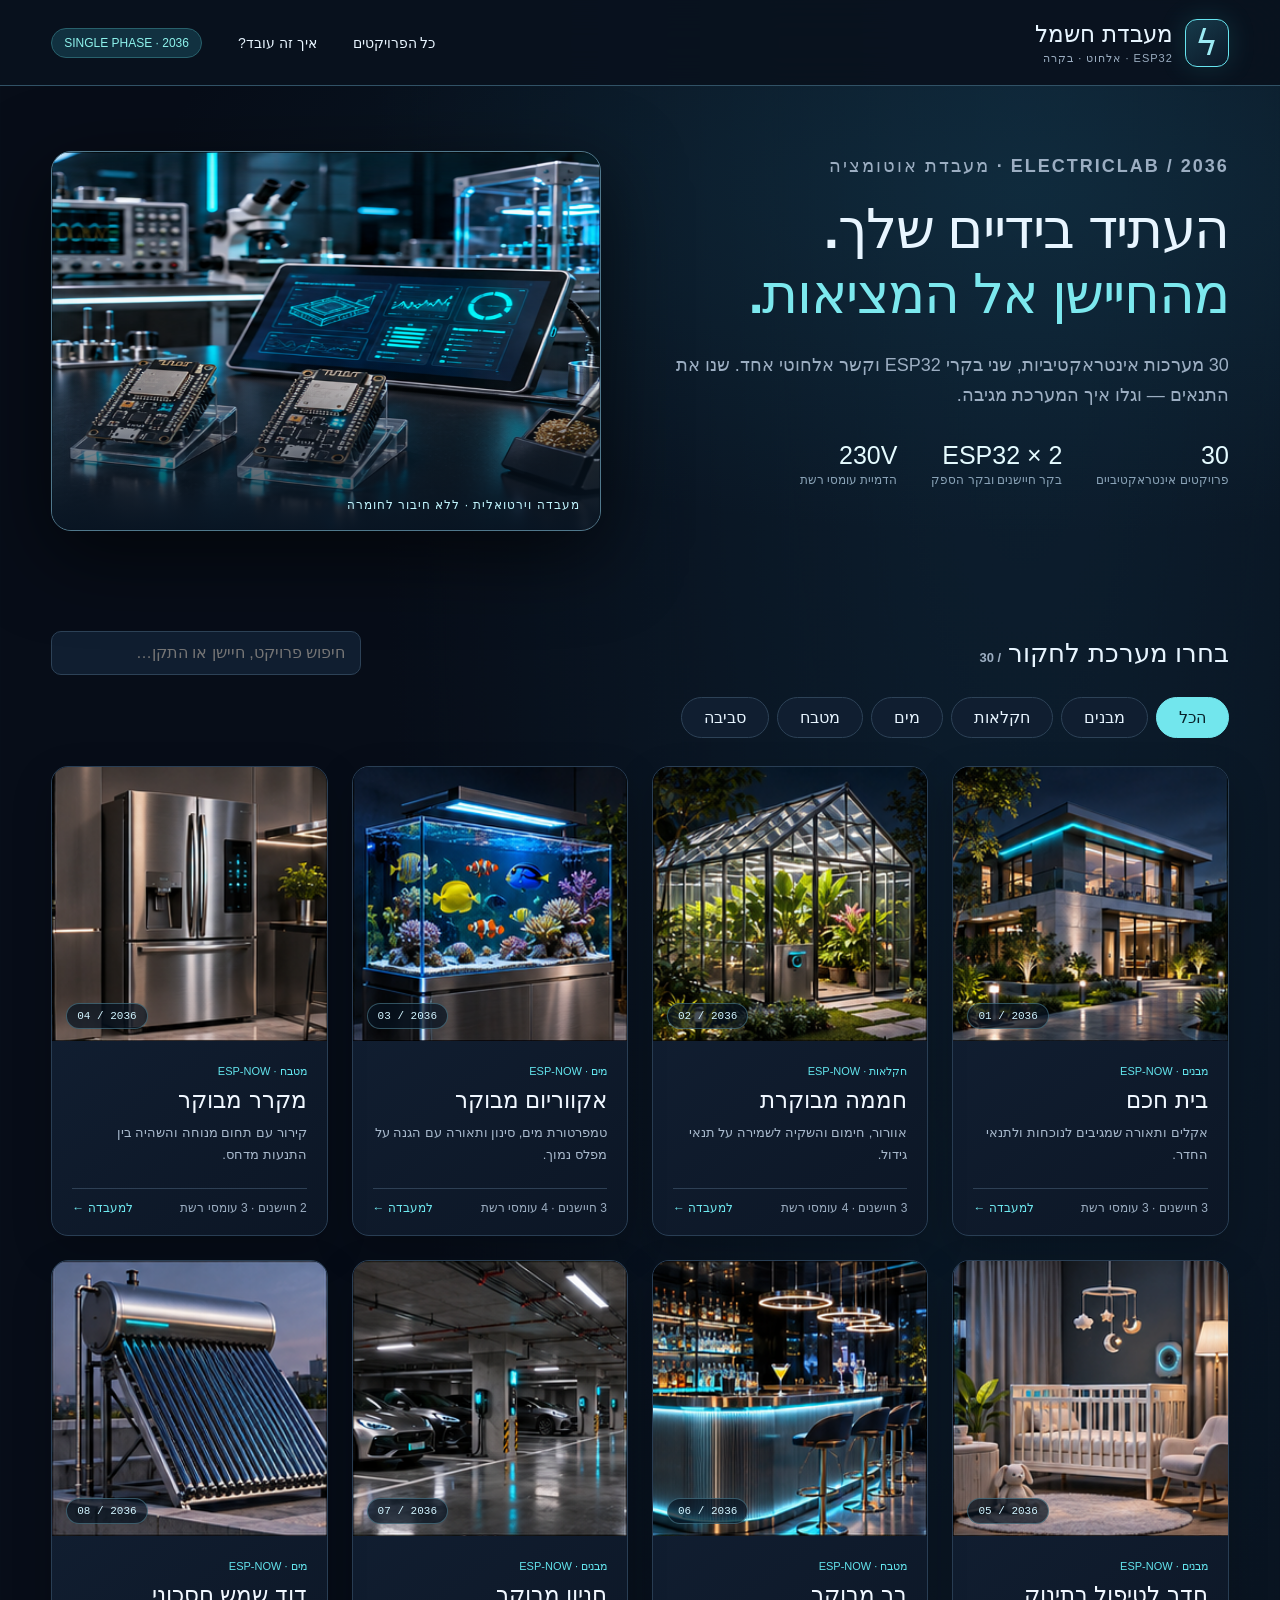
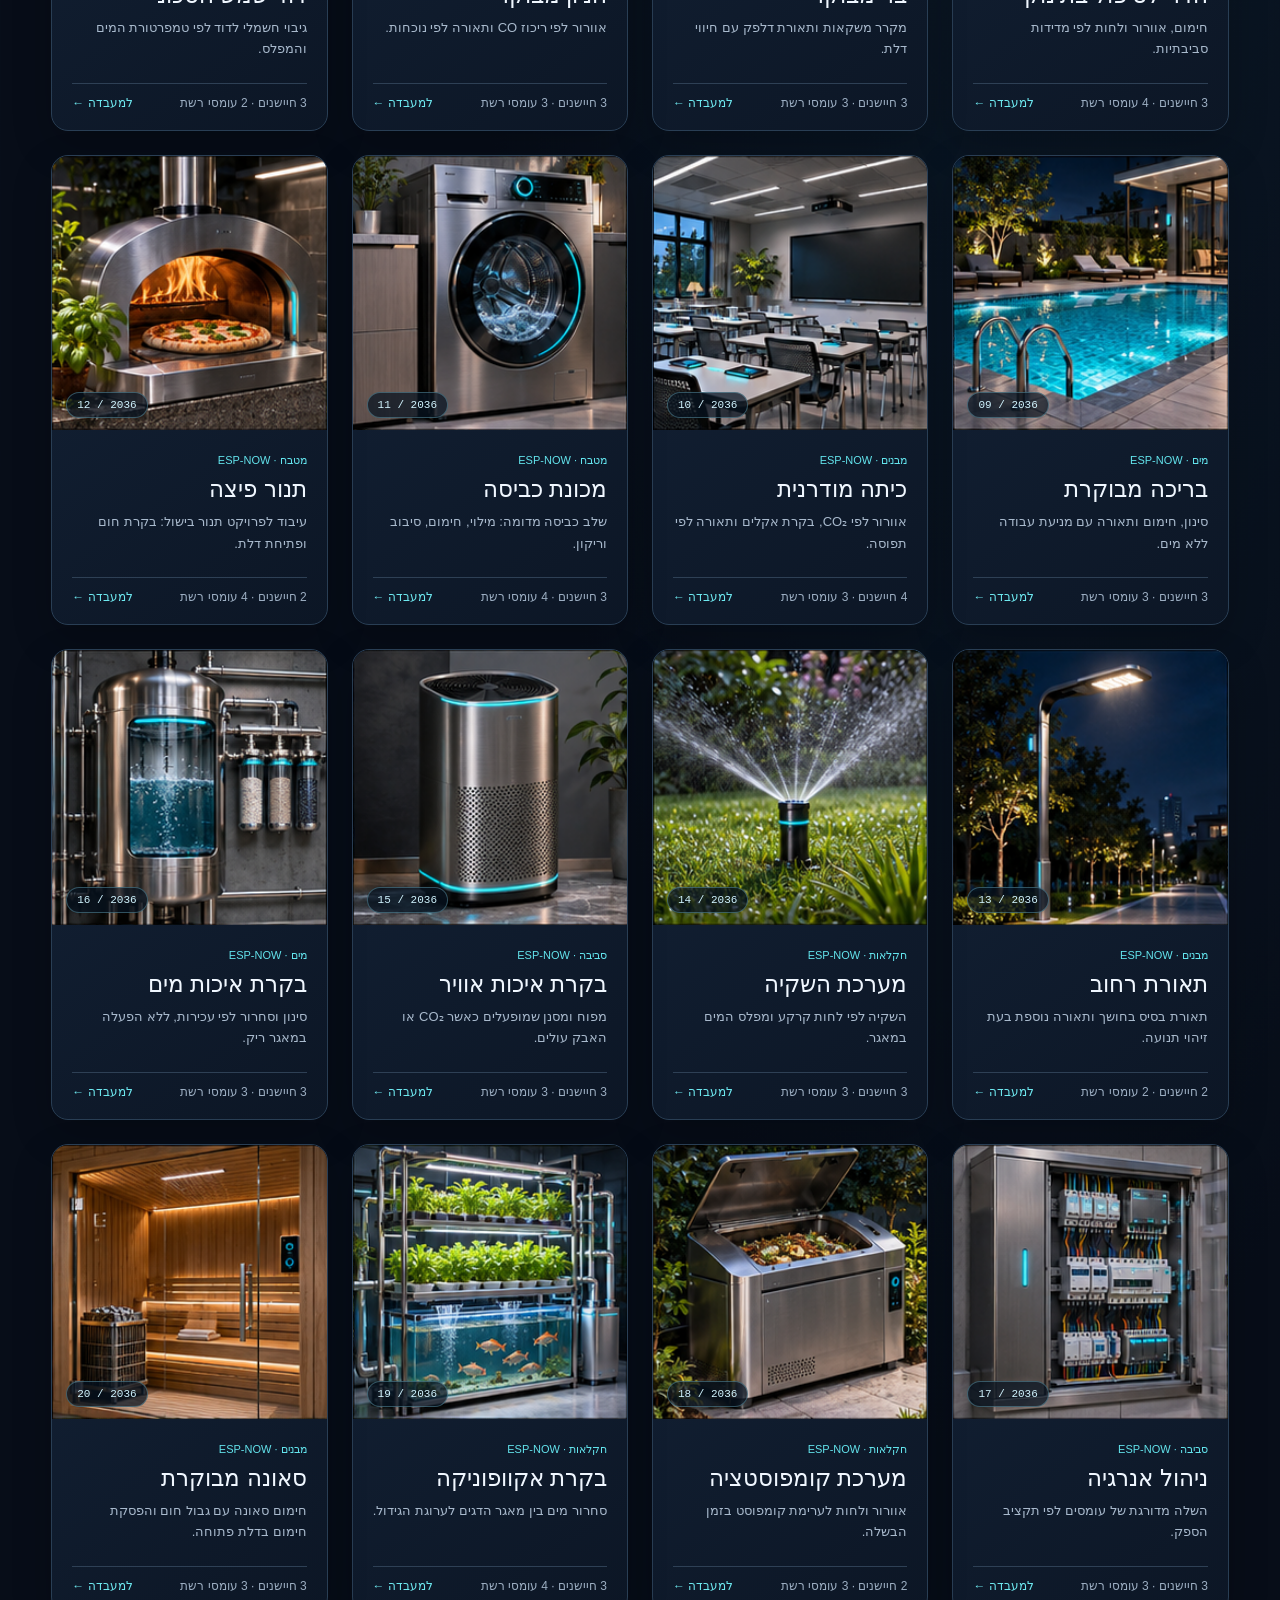
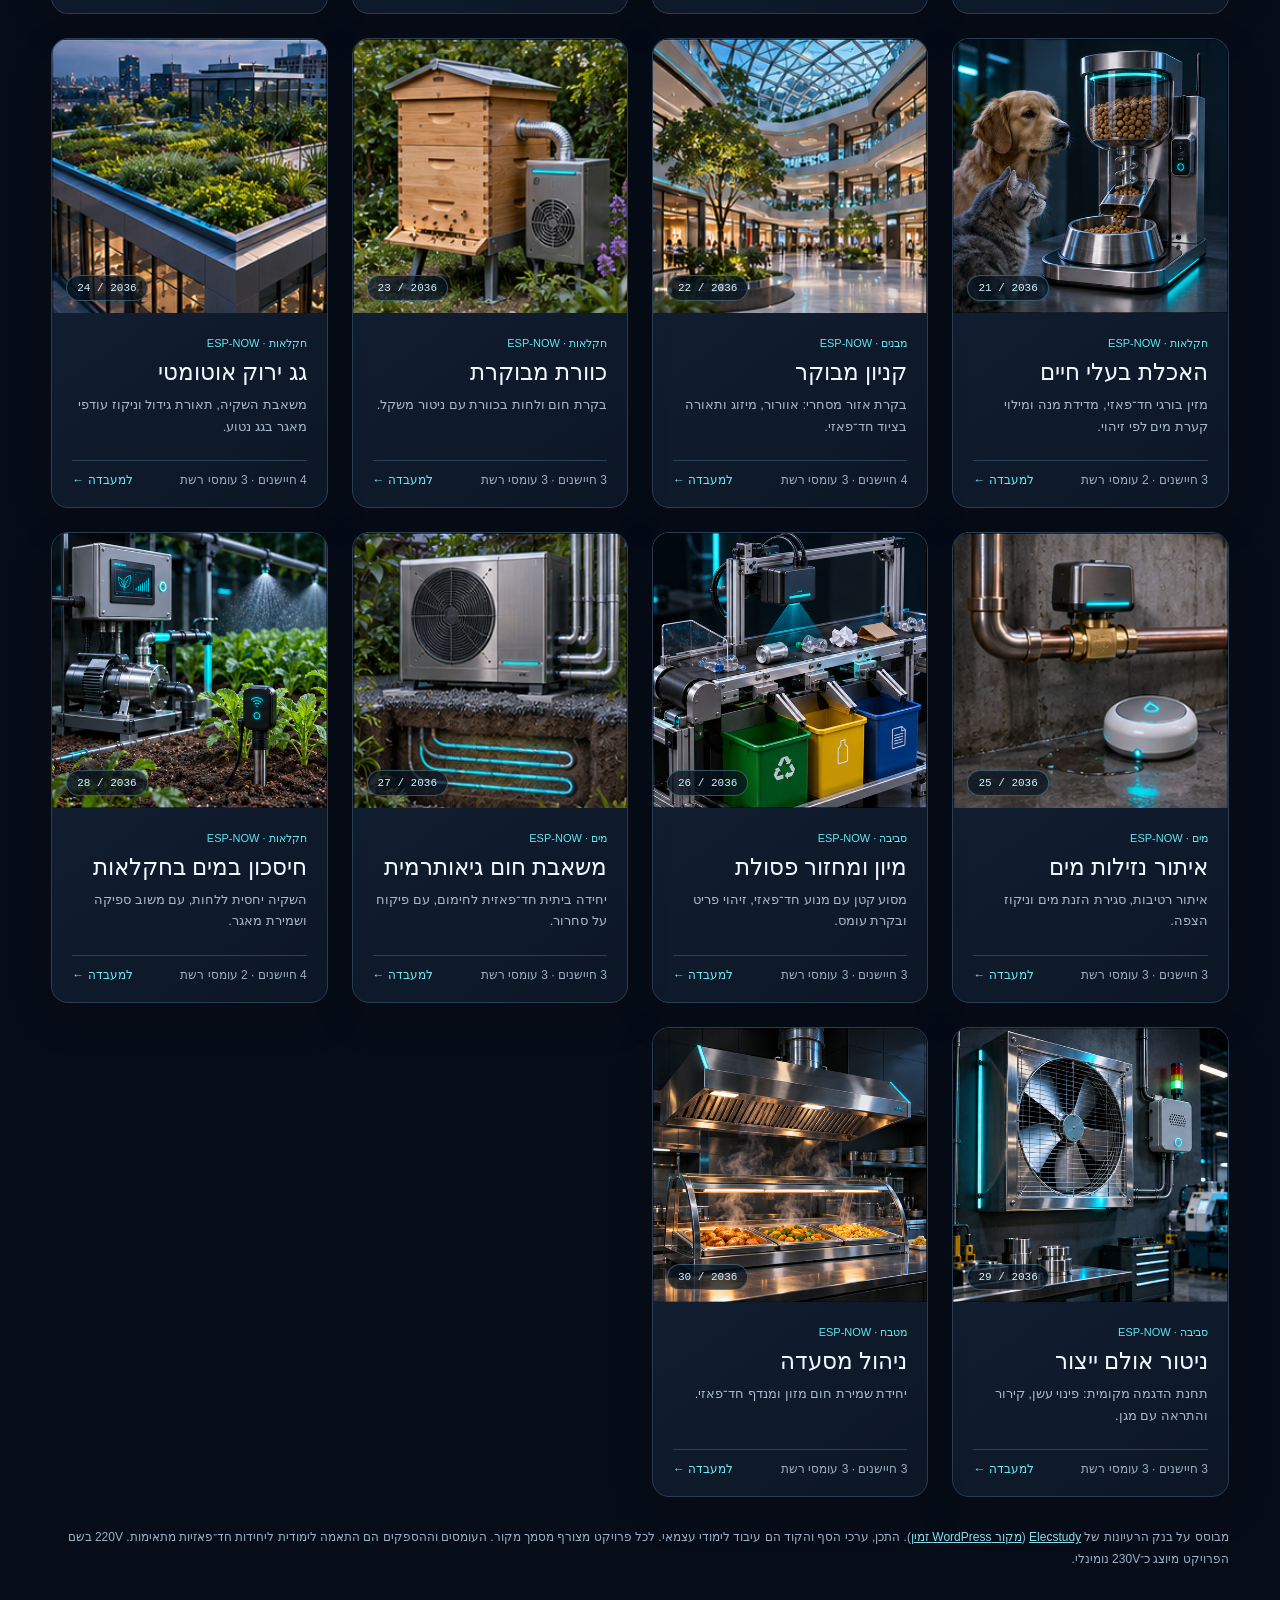
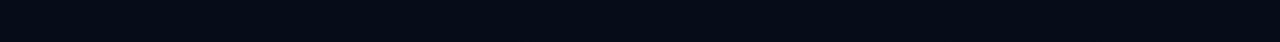
==== electriclab2036/index.html @ 5830325e "Add ElectricLab 2036 web laboratory with 30 sourced projects" ====
<!doctype html>
<html lang="he" dir="rtl"><head><meta charset="utf-8"><meta name="viewport" content="width=device-width,initial-scale=1"><meta name="theme-color" content="#102a38"><title>ElectricLab 2036 | מעבדת חשמל</title><link rel="stylesheet" href="style.css"><link rel="stylesheet" href="future.css"><link rel="stylesheet" href="imagery.css"></head><body><header><a class="brand" href="#"><b class="mark">ϟ</b><span>מעבדת חשמל<small>ESP32 · אלחוט · בקרה</small></span></a><nav><a href="#">כל הפרויקטים</a><button id="help">איך זה עובד?</button><span class="pill">2036 · SINGLE PHASE</span></nav></header><main id="app"></main><dialog id="guide"><button class="close" onclick="this.closest('dialog').close()">✕</button><p class="eyebrow">מהחיישן אל העומס</p><h2>שני בקרים. מערכת אחת.</h2><p>משמאל: חיישנים ומסך מגע SPI TFT. מימין: בקר מקלט וממסרים, SSR או מגענים שמפעילים ציוד רשת.</p><ol><li>בחרו פרויקט ושנו ערך חיישן בעזרת המחוון. הגדירו סף מינימום וסף מקסימום לכל פרמטר רציף; המינימום חייב להיות קטן מהמקסימום.</li><li>חבילת ESP-NOW מדומה מעבירה את המדידות ואת ערכי היעד אל הבקר השני.</li><li>הבקר מחשב הספק יחסי לחריגה. בין Tmin ל־Tmax החימום והקירור כבויים; מחוץ לתחום מהירות ובהירות עולות עם ההפרש. אחוזי ההספק וקצב שינוי החיישנים מתעדכנים יחד.</li><li>הדמיית התהליך פועלת אוטומטית: חימום מעלה טמפרטורה ואוורור מוריד אותה בהדרגה. אפשר להשהות ולהמשיך.</li><li>בכל חלון תחתון אפשר לבחור סכמת חיבורים או קוד לימודי.</li></ol><p>הדמיית התהליך היא מודל מפושט בזמן מואץ. קוד Arduino הוא פסאודו־קוד לימודי בסגנון Arduino IDE ואינו מיועד להעלאה ללוח. חיווט הרשת מוצג כסכמה עקרונית בלבד; המעגלים כוללים הפרדה בין מתח נמוך לבין 230V.</p><p>מקור רעיונות: <a href="https://elecstudy.org/automation/" target="_blank" rel="noopener">Elecstudy</a> · <a href="https://elctronstudy.wordpress.com/automation/" target="_blank" rel="noopener">גרסת WordPress</a></p></dialog><script src="data.js"></script><script src="model.js"></script><script src="app.js"></script></body></html>
---- electriclab2036/style.css ----
:root{--ink:#183744;--muted:#627982;--bg:#eef2ef;--card:#fff;--line:#d9e2df;--teal:#087d72;--lime:#bfe76b;--orange:#df743d;--blue:#287ca1;font-family:Segoe UI,Arial,sans-serif;color:var(--ink);background:var(--bg);font-synthesis:none}*{box-sizing:border-box}body{margin:0}button,a,input{touch-action:manipulation}a{color:inherit;text-decoration:none}button,select{font:inherit}button,a,input,select{outline-offset:4px}button{cursor:pointer;border:1px solid var(--line);background:white;color:var(--ink);border-radius:9px;padding:9px 14px}button:hover{border-color:var(--teal);background:#edf8f4}button:disabled{opacity:.5;cursor:default}header{height:86px;border-bottom:1px solid var(--line);display:flex;align-items:center;justify-content:space-between;padding:0 4vw;background:#fbfcfa}.brand{display:flex;align-items:center;gap:12px;font-size:23px;font-weight:750}.brand small{display:block;font-size:11px;color:var(--muted);font-weight:500;margin-top:4px;letter-spacing:1px}.mark{display:grid;place-items:center;background:var(--ink);color:var(--lime);width:44px;height:48px;border-radius:12px;font-size:35px}nav{display:flex;gap:22px;align-items:center;font-size:14px}nav button{border:0;background:none}.pill,.chip{display:inline-flex;border:1px solid var(--line);border-radius:30px;padding:7px 12px;font-size:12px}.pill{background:#eaf1e9;color:#466b4a}.hero{display:grid;grid-template-columns:1.05fr 1fr;gap:5vw;padding:65px 4vw 48px;background:#f7f9f4}.eyebrow{font-size:12px;letter-spacing:2px;font-weight:700;color:var(--teal);margin:0 0 15px}.hero h1{font-size:clamp(38px,4.5vw,68px);line-height:1.08;margin:0 0 23px;font-weight:750;letter-spacing:-2px}.hero h1 em{font-style:normal;color:var(--teal)}.hero p{color:var(--muted);font-size:18px;line-height:1.7;max-width:560px}.stats{display:flex;gap:28px;margin-top:30px}.stats b{display:block;font-size:25px}.stats span{font-size:12px;color:var(--muted)}.hero-art{background:#112f3a;border-radius:20px;position:relative;overflow:hidden;min-height:290px;display:grid;place-items:center;color:white;box-shadow:0 18px 35px #173b3a19}.hero-art:before{content:'';position:absolute;inset:0;background-image:linear-gradient(#ffffff08 1px,transparent 1px),linear-gradient(90deg,#ffffff08 1px,transparent 1px);background-size:28px 28px}.hero-art svg{width:95%;position:relative}.art-tag{position:absolute;bottom:18px;right:20px;font-size:12px;color:#b2c6c7}.catalog{padding:35px 4vw 60px}.section-head{display:flex;justify-content:space-between;align-items:center;gap:20px;margin-bottom:22px}.section-head h2{font-size:26px;margin:0}.search{padding:12px 15px;border:1px solid var(--line);border-radius:10px;background:white;font:inherit;min-width:260px}.filters{display:flex;gap:8px;flex-wrap:wrap;margin:16px 0 28px}.filters button.active,.tabs button.active{background:var(--ink);color:white;border-color:var(--ink)}.grid{display:grid;grid-template-columns:repeat(4,minmax(0,1fr));gap:20px}.project-card{background:white;border:1px solid var(--line);border-radius:14px;overflow:hidden;transition:transform .2s,box-shadow .2s}.project-card:hover{transform:translateY(-4px);box-shadow:0 12px 22px #18374412}.thumb{height:150px;background:#e4ece4;position:relative;display:grid;place-items:center;overflow:hidden}.thumb svg{height:145px;width:100%;transition:transform .3s}.project-card:hover .thumb svg{transform:scale(1.04)}.card-body{padding:20px}.card-body small{color:var(--teal);font-size:11px}.card-body h3{font-size:21px;margin:8px 0}.card-body p{font-size:13px;line-height:1.65;color:var(--muted);height:44px;margin:0 0 18px}.card-foot{border-top:1px solid var(--line);padding-top:12px;display:flex;align-items:center;justify-content:space-between;font-size:12px;color:var(--muted)}.card-foot b{color:var(--teal)}.source{margin-top:30px;font-size:12px;color:var(--muted);line-height:1.8}.source a{text-decoration:underline}.lab{padding:24px 3vw}.lab-heading{display:flex;align-items:center;gap:18px;margin-bottom:18px}.lab-heading h1{margin:0;font-size:29px}.lab-heading p{color:var(--muted);margin:5px 0 0;font-size:13px}.lab-heading .back{margin-left:auto}.toolbar{display:flex;align-items:center;gap:9px;flex-wrap:wrap;padding:12px 16px;background:var(--ink);color:white;border-radius:11px;margin-bottom:16px;font-size:13px}.toolbar button{background:#ffffff10;color:white;border-color:#ffffff33;font-size:12px;padding:7px 12px}.toolbar button.on{background:var(--lime);color:var(--ink)}.toolbar .connection{margin-left:auto;display:flex;gap:8px;align-items:center}.dot{width:8px;height:8px;background:#9ae694;border-radius:50%;display:inline-block}.offline .dot{background:#f49a7e}.board-layout{display:grid;direction:ltr;grid-template-columns:minmax(0,1fr) minmax(0,1fr);gap:16px;grid-template-areas:'master slave' 'master-bottom slave-bottom'}.panel{direction:rtl;background:white;border:1px solid var(--line);border-radius:12px;overflow:hidden;min-width:0}.master{grid-area:master}.slave{grid-area:slave}.master-bottom{grid-area:master-bottom}.slave-bottom{grid-area:slave-bottom}.panel-top{display:flex;justify-content:space-between;align-items:center;padding:13px 17px;border-bottom:1px solid var(--line);font-size:14px;font-weight:650}.panel-top small{font:11px Consolas,monospace;color:var(--muted)}.station{display:grid;grid-template-columns:minmax(0,1fr) 185px;direction:ltr;min-height:300px}.station-art{padding:10px;display:flex;align-items:center;min-width:0;position:relative;background:radial-gradient(#afc6bf60 1px,transparent 1px);background-size:15px 15px}.station-art svg{width:100%;max-height:280px}.controls{direction:rtl;padding:14px;border-left:1px solid var(--line);background:#f8faf7}.control{margin-bottom:15px}.control label{font-size:12px;display:flex;align-items:center;justify-content:space-between;gap:8px}.control output{font-family:Consolas,monospace;color:var(--teal);direction:ltr}.control input{width:100%;accent-color:var(--teal);margin:8px 0 0}.control small{font-size:9px;color:var(--muted);display:block}.tft-menu{position:absolute;left:31%;top:32%;width:42%;height:42%;direction:rtl;background:#102a38;border:3px solid #324f58;border-radius:4px;padding:8px;color:white;font-size:12px}.tft-menu .screen-heading{font-size:11px;color:#bfe76b;margin-bottom:7px}.tft-menu button{font-size:10px;padding:3px 7px;background:#285365;color:white;border:0;border-radius:3px}.tft-menu .reading{font:22px Consolas,monospace;color:#bfe76b;direction:ltr;text-align:right;margin:5px 0}.tft-menu .tiny{font-size:9px;color:#b0c5c8}.target{padding:10px 15px;border-top:1px solid var(--line);background:#f8faf7;font-size:12px;display:flex;gap:12px;align-items:center}.target input{accent-color:var(--teal);flex:1;min-width:40px}.target output{direction:ltr;min-width:66px;font-family:Consolas,monospace}.loads{display:grid;grid-template-columns:repeat(2,minmax(0,1fr));gap:8px;padding:12px}.load{border:1px solid var(--line);border-radius:8px;padding:10px;display:flex;gap:12px;align-items:center;min-height:76px;background:#f7f9f7}.load.active{border-color:#74b4a3;background:#eef8ef}.load .device-icon{width:42px;height:42px;flex-shrink:0}.load b{font-size:12px;display:block}.load small{font-size:10px;color:var(--muted);display:block;margin-top:4px}.load .state{margin-right:auto;font-size:10px;color:var(--muted);white-space:nowrap}.load.active .state{color:var(--teal)}.relay-stage{height:144px;background:#f1f5ef;position:relative;overflow:hidden}.relay-stage svg{width:100%;height:100%}.relay-summary{padding:8px 15px;font-size:11px;display:flex;justify-content:space-between;border-top:1px solid var(--line)}.relay-summary strong{color:var(--teal);font-family:Consolas,monospace}.tabs{display:flex;gap:6px;font-weight:400}.tabs button{font-size:11px;padding:5px 10px}.bottom-content{height:330px;overflow:auto;background:#fafbf8;padding:14px}.bottom-content svg{width:100%;min-width:420px;height:260px}.bottom-content pre{background:#102b37;color:#d7e7de;border-radius:9px;padding:17px;margin:0;white-space:pre;font:12px/1.65 Consolas,monospace;direction:ltr;text-align:left;overflow:auto;min-height:285px}.bottom-content p{font-size:11px;line-height:1.7;margin:0 0 8px}.schematic-legend{display:flex;gap:14px;flex-wrap:wrap;color:var(--muted);font-size:10px}.schematic-legend span:before{content:'━';color:var(--teal);margin-left:4px}.explain{display:grid;grid-template-columns:1fr 1fr;gap:20px;margin-top:18px}.explain article{padding:18px;background:white;border:1px solid var(--line);border-radius:12px}.explain h3{font-size:15px;margin:0 0 12px}.explain p,.explain li{font-size:12px;line-height:1.8;color:var(--muted)}.explain ul{padding-right:18px;margin:0}.log{font:11px/1.8 Consolas,monospace;direction:ltr;text-align:left;height:125px;overflow:auto;color:var(--muted)}.spark{width:100%;height:55px;display:block}.safety{font-size:11px;color:#806248;margin:16px 0;line-height:1.8}dialog{border:1px solid var(--line);border-radius:16px;max-width:650px;width:90%;padding:30px;line-height:1.8;color:var(--ink)}dialog::backdrop{background:#102b37aa}.close{float:left}dialog a{text-decoration:underline}.fan-on{animation:spin 1.1s linear infinite;transform-box:fill-box;transform-origin:center}.flow-on{animation:flow 1s linear infinite}.heat-on{animation:glow 1.2s ease-in-out infinite alternate}.pulse{animation:glow .6s ease-in-out infinite alternate}@keyframes spin{to{transform:rotate(360deg)}}@keyframes flow{to{stroke-dashoffset:-24}}@keyframes glow{to{opacity:.35}}@media(prefers-reduced-motion:reduce){*,*:before{animation:none!important;transition:none!important}}@media(min-width:1600px){.station{min-height:340px}.tft-menu{top:33%;height:39%}}@media(max-width:1150px){.grid{grid-template-columns:repeat(3,1fr)}.station{grid-template-columns:1fr 155px}.tft-menu{font-size:10px;left:25%;width:53%;top:35%;height:36%}.tft-menu .reading{font-size:17px}.load{gap:5px;padding:7px}.load .state{display:none}}@media(max-width:850px){.hero{grid-template-columns:1fr}.hero-art{min-height:220px}.grid{grid-template-columns:repeat(2,1fr)}.board-layout{grid-template-columns:1fr;grid-template-areas:'master' 'master-bottom' 'slave' 'slave-bottom'}.station{grid-template-columns:1fr 190px}.tft-menu{left:31%;width:42%;top:32%;height:42%}.explain{grid-template-columns:1fr}.lab-heading h1{font-size:24px}nav .pill{display:none}}@media(max-width:500px){header{padding:0 15px;height:74px}.brand{font-size:18px}nav{gap:5px;font-size:12px}nav a{display:none}.hero{padding:35px 20px}.hero h1{font-size:43px}.catalog{padding:25px 17px}.section-head{align-items:flex-start;flex-direction:column}.search{min-width:0;width:100%}.grid{gap:10px}.thumb{height:120px}.card-body{padding:12px}.card-body h3{font-size:17px}.card-body p{font-size:11px;height:56px}.card-foot{font-size:10px}.lab{padding:16px 10px}.lab-heading{flex-wrap:wrap;gap:10px}.lab-heading .back{width:100%}.station{grid-template-columns:1fr 145px}.station-art{padding:0}.tft-menu{left:22%;width:62%;top:36%;height:34%;padding:4px}.tft-menu .screen-heading{font-size:9px}.tft-menu .tiny{font-size:8px}.tft-menu .reading{font-size:16px}.controls{padding:10px}.control{margin-bottom:18px}.target{gap:7px}.target label{max-width:110px}.toolbar .connection{width:100%;margin:0}.bottom-content{height:310px}.load .device-icon{width:32px;height:32px}.stats{gap:20px}}

.limit-fields{display:grid;grid-template-columns:1fr 1fr;gap:6px;direction:ltr;margin:8px 0 3px}.limit-fields label{display:block;font:10px Consolas,monospace;color:#56736a}.limit-fields input{display:block;width:100%;min-width:0;border:1px solid #bdcdc3;border-radius:5px;background:#fff;padding:5px;font:12px Consolas,monospace;margin-top:3px}.control .limit-error{color:#a4442d;font-size:10px;line-height:1.4}.controls{width:225px}.station{grid-template-columns:minmax(0,1fr) 225px}.control{margin-bottom:20px}.station-art{align-self:stretch}.target label{max-width:200px}@media(max-width:500px){.controls{width:165px}.station{grid-template-columns:minmax(0,1fr) 165px}}

/* Power-scaled animation without rebuilding rotating SVG nodes each tick. */
.load .fan-on{animation-duration:var(--speed,1.1s)}.load .heat-on{animation:none;stroke:var(--heat-color,#ea753c);opacity:var(--heat-opacity,1)}.power-track{height:5px;width:100%;min-width:70px;background:#dce8df;border-radius:4px;margin-top:7px;direction:ltr;overflow:hidden}.power-track i{height:100%;display:block;background:#168b77;transition:width .25s linear}.load .state{display:block;font:11px Consolas,monospace;direction:ltr}.load .device-icon{opacity:var(--heat-opacity,1)}
---- electriclab2036/future.css ----
:root{--ink:#e8f5ff;--muted:#9caec2;--bg:#070d18;--card:#101b2b;--line:#263b50;--teal:#63e4ed;--lime:#9cebf4;color-scheme:dark;background:#070d18}body{background:radial-gradient(ellipse at 80% 0,#14385070,transparent 45%),#070d18}header{background:#09121ee8;border-bottom:1px solid #315266;position:sticky;top:0;z-index:20;backdrop-filter:blur(22px)}.mark{background:linear-gradient(145deg,#173b4b,#0b1828);border:1px solid #67e5f0;box-shadow:0 0 28px #48daeb25}.pill{background:#113140;color:#8ef3ec;border-color:#28616c}.hero{background:radial-gradient(ellipse at 80% 20%,#153e5360,transparent 60%);padding-top:65px;padding-bottom:65px;gap:4vw}.hero h1{font-size:clamp(38px,4.3vw,68px);line-height:1.18;letter-spacing:-1.4px}.hero h1 em{color:#7ce8ee}.eyebrow{color:#74edf0}.hero-art{min-height:380px;border:1px solid #50788c;border-radius:20px;box-shadow:0 24px 80px #0009,inset 0 0 50px #5cdaf41a;background-color:#0b1829}.hero-art svg{display:none}.hero-art:before{background:linear-gradient(0deg,#071321ee,transparent 45%)}.art-tag{color:#c2f6ff;z-index:1;letter-spacing:1px}.stats{gap:34px}.stats b{font-weight:500;color:#e5fbff}.stats span{color:#8ba4b8}.catalog{max-width:1700px;margin:auto}.search,select,button{background:#101e30;color:var(--ink);border-color:#2d4257}.search{min-width:310px}.filters button{border-radius:30px;padding:10px 22px}.filters button.active,.tabs button.active{background:#72e6ed;color:#08212a;border-color:#72e6ed}.filters button:hover,button:hover{background:#1c4052}.grid{gap:24px}.project-card{background:linear-gradient(145deg,#142338,#0c1625);border:1px solid #293e54;border-radius:17px;box-shadow:0 15px 40px #0003;transition:transform .25s,border-color .25s}.project-card:hover{transform:translateY(-6px);border-color:#73dce8;box-shadow:0 18px 40px #0007,0 0 25px #58deeb13}.thumb{height:auto;aspect-ratio:1/1;background-color:#081524}.project-number{position:absolute;bottom:12px;left:14px;direction:ltr;font:11px monospace;color:#d1f4ff;border:1px solid #88d8ee55;background:#081422bb;padding:6px 10px;border-radius:20px}.card-body{padding:20px}.card-body h3{font-size:23px;color:#f0f7ff}.card-body p{height:48px;color:#a9bacd}.card-foot{border-color:#2e4055}.card-foot b{color:#6ee9f0}.panel{background:#101b2b;border-color:#2d4358}.panel-top{background:#14263a!important;color:#d9ecf6!important}.controls,.control,.target,.relay-summary,.explain article,.bottom-content{background:#101b2b;color:#d3e9f3}.control small,.source{color:#97b1c6}.control input[type=number]{background:#0a1624;color:#d2eff9;border:1px solid #355168}.toolbar{background:linear-gradient(120deg,#193547,#112238);border:1px solid #33596b}.source-link{display:inline-block;font-size:12px;color:#80dce8;margin-top:8px;text-decoration:underline}.lab-heading{flex-wrap:wrap}.safety{background:#241f15!important;color:#f1d8a0!important;border-color:#5e4a2c!important}.explain article{border-color:#30445b}.load,.load-card{background:#112538!important;color:#e4f5fd!important}.load-name{color:#d8eef8}.relay-stage{background:#cbd8db}.station-art{background:#d3e0df}.bottom-content svg{background:#cbd8d8;border-radius:8px}.bottom-content pre,pre{background:#07111d!important;color:#cce5ed!important}dialog{background:#122338;color:#e5f4ff;border:1px solid #50758c;border-radius:16px}dialog p{line-height:1.8}.source a{color:#84e0ec}@media(max-width:1100px){.grid{grid-template-columns:repeat(3,minmax(0,1fr))}.hero{gap:24px}.hero-art{min-height:300px}.stats{gap:18px}}@media(max-width:780px){header{height:auto;min-height:76px;padding:14px 4vw}nav{gap:10px}.pill{display:none}.brand{font-size:20px}.hero{grid-template-columns:1fr;padding-top:35px}.hero-art{min-height:310px}.grid{grid-template-columns:repeat(2,minmax(0,1fr));gap:14px}.section-head{align-items:stretch;flex-direction:column}.search{min-width:0;width:100%}.card-body{padding:15px}.card-body h3{font-size:20px}.card-body p{height:auto;min-height:66px}.card-foot{gap:7px;font-size:10px}.stats{justify-content:space-between}.board-layout{grid-template-columns:1fr;grid-template-areas:'master' 'slave' 'master-bottom' 'slave-bottom'}}@media(max-width:430px){.grid{grid-template-columns:1fr}.thumb{aspect-ratio:1.4/1}.card-body p{min-height:0;height:auto}.hero h1{font-size:39px}.stats b{font-size:21px}}@media(prefers-reduced-motion:reduce){*{animation:none!important;transition:none!important}}
---- electriclab2036/imagery.css ----
.photo{background-image:url(assets/projects.png);background-size:500% 500%;background-repeat:no-repeat;}
.photo-home{background-position:0% 0%;}
.photo-greenhouse{background-position:25% 0%;}
.photo-aquarium{background-position:50% 0%;}
.photo-fridge{background-position:75% 0%;}
.photo-nursery{background-position:100% 0%;}
.photo-bar{background-position:0% 25%;}
.photo-parking{background-position:25% 25%;}
.photo-boiler{background-position:50% 25%;}
.photo-pool{background-position:75% 25%;}
.photo-classroom{background-position:100% 25%;}
.photo-washer{background-position:0% 50%;}
.photo-pizza{background-position:25% 50%;}
.photo-street{background-position:50% 50%;}
.photo-irrigation{background-position:75% 50%;}
.photo-air{background-position:100% 50%;}
.photo-water{background-position:0% 75%;}
.photo-energy{background-position:25% 75%;}
.photo-compost{background-position:50% 75%;}
.photo-aquaponics{background-position:75% 75%;}
.photo-sauna{background-position:100% 75%;}
.photo-mall{background-position:0% 100%;}
.photo-greenroof{background-position:25% 100%;}
.photo-leak{background-position:50% 100%;}
.photo-geothermal{background-position:75% 100%;}
.photo-beehive{background-position:100% 100%;}
.photo-pets{background-image:url(assets/extra.png);background-size:300% 200%;background-position:0% 0%;}
.photo-recycling{background-image:url(assets/extra.png);background-size:300% 200%;background-position:50% 0%;}
.photo-agriwater{background-image:url(assets/extra.png);background-size:300% 200%;background-position:100% 0%;}
.photo-factory{background-image:url(assets/extra.png);background-size:300% 200%;background-position:0% 100%;}
.photo-restaurant{background-image:url(assets/extra.png);background-size:300% 200%;background-position:50% 100%;}
.hero-art{background-image:url(assets/extra.png);background-size:300% 200%;background-position:100% 100%;}
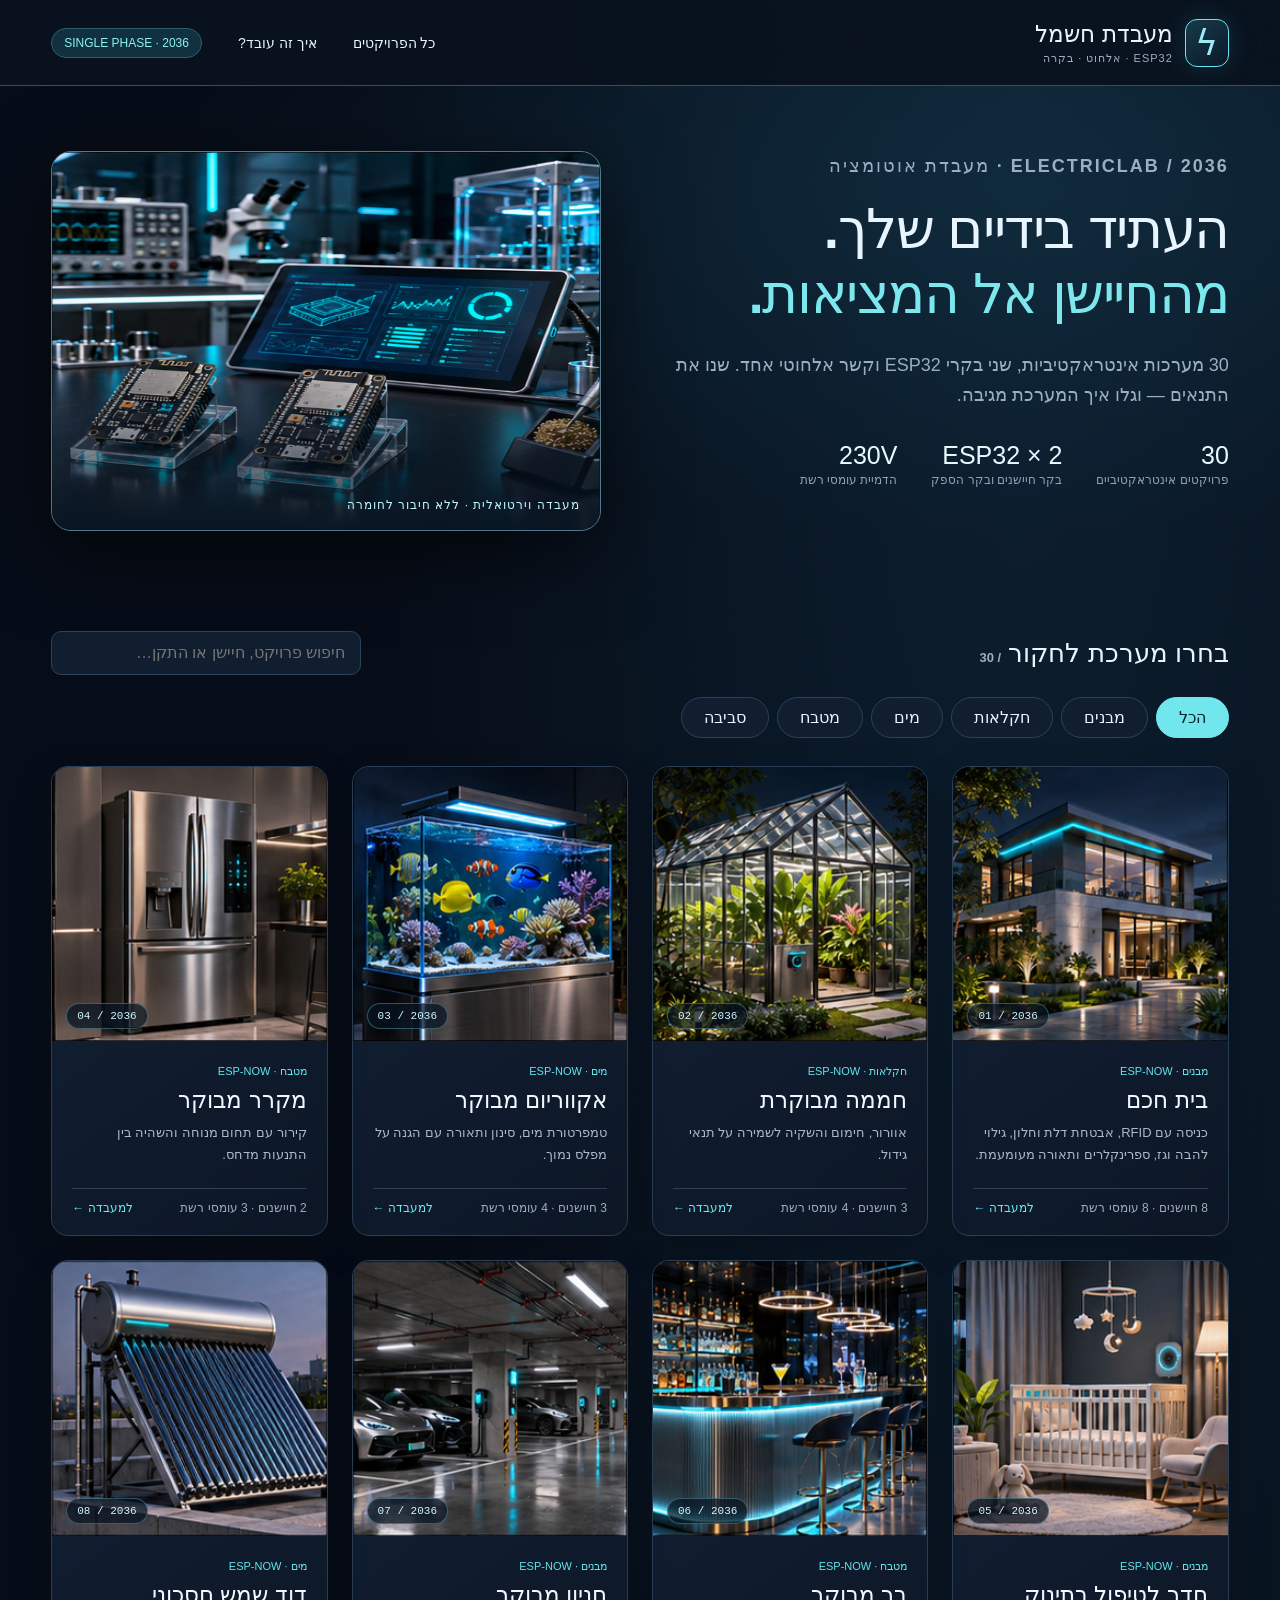
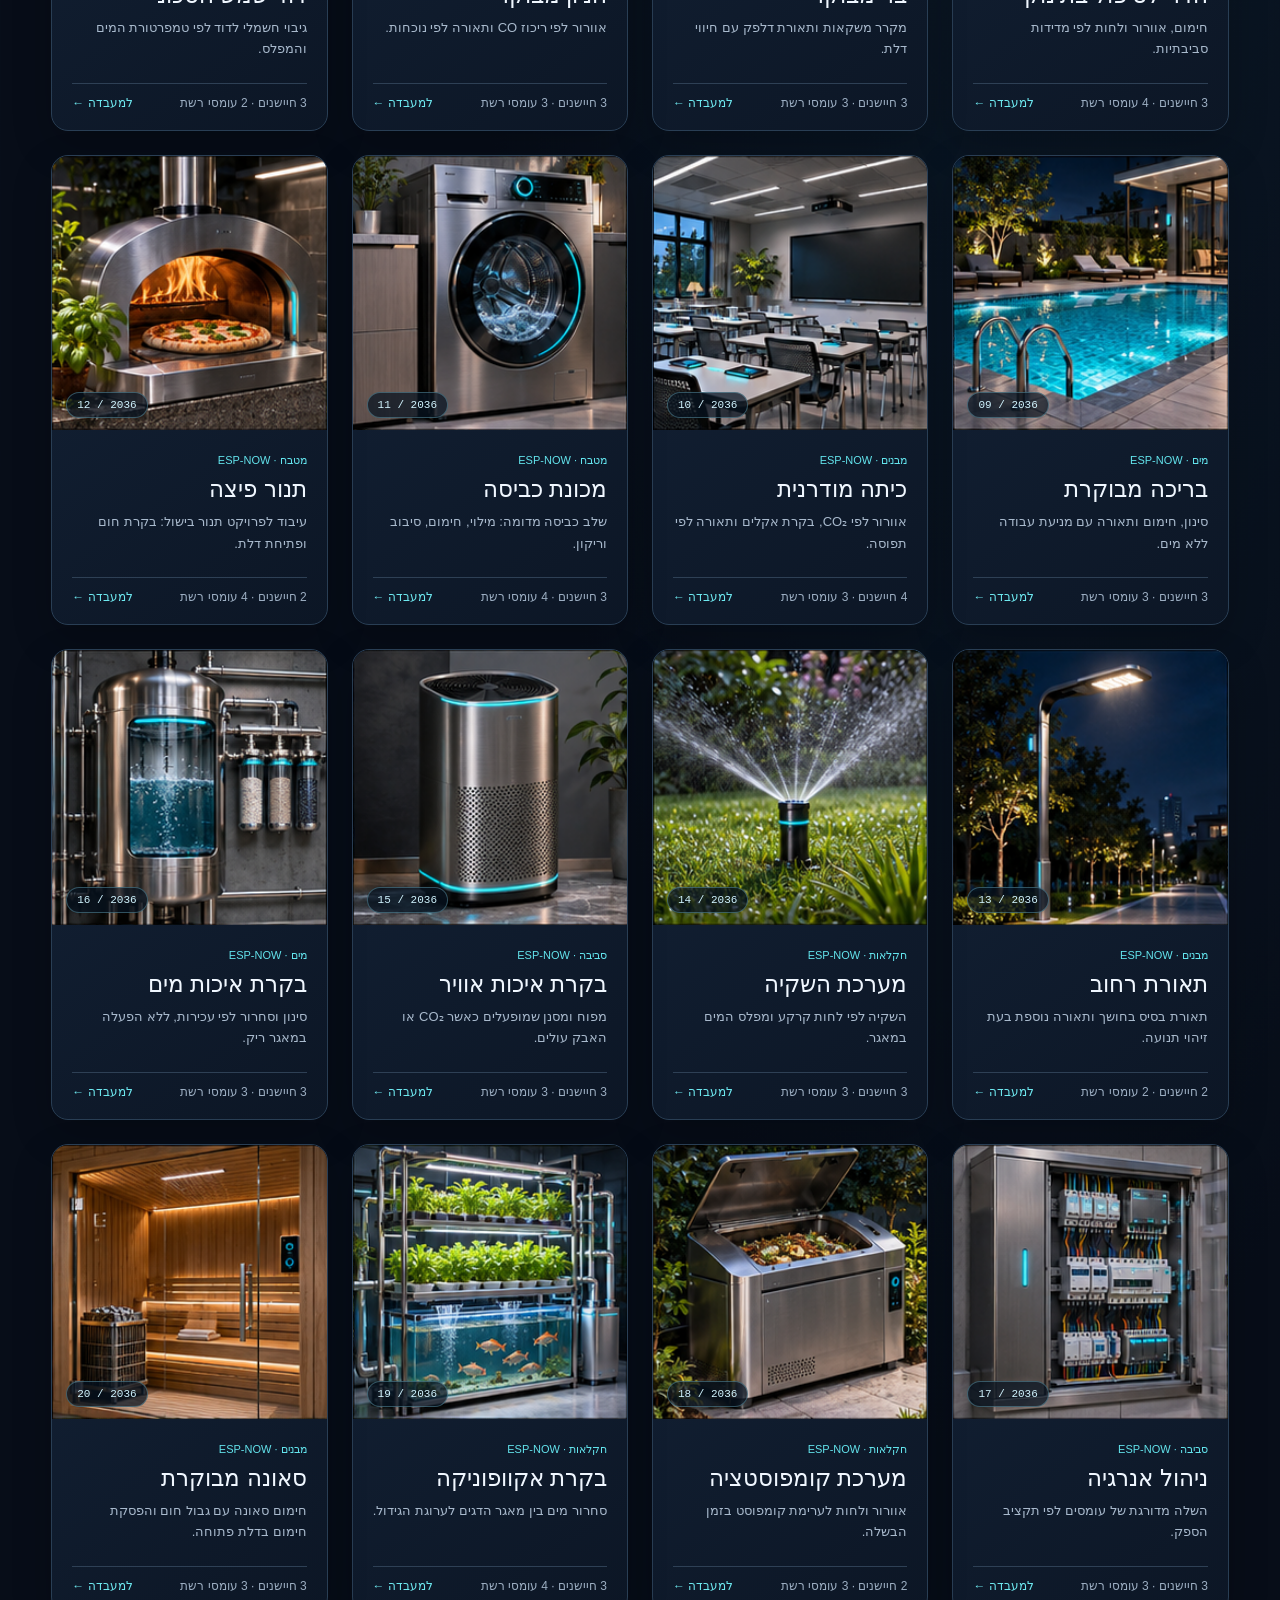
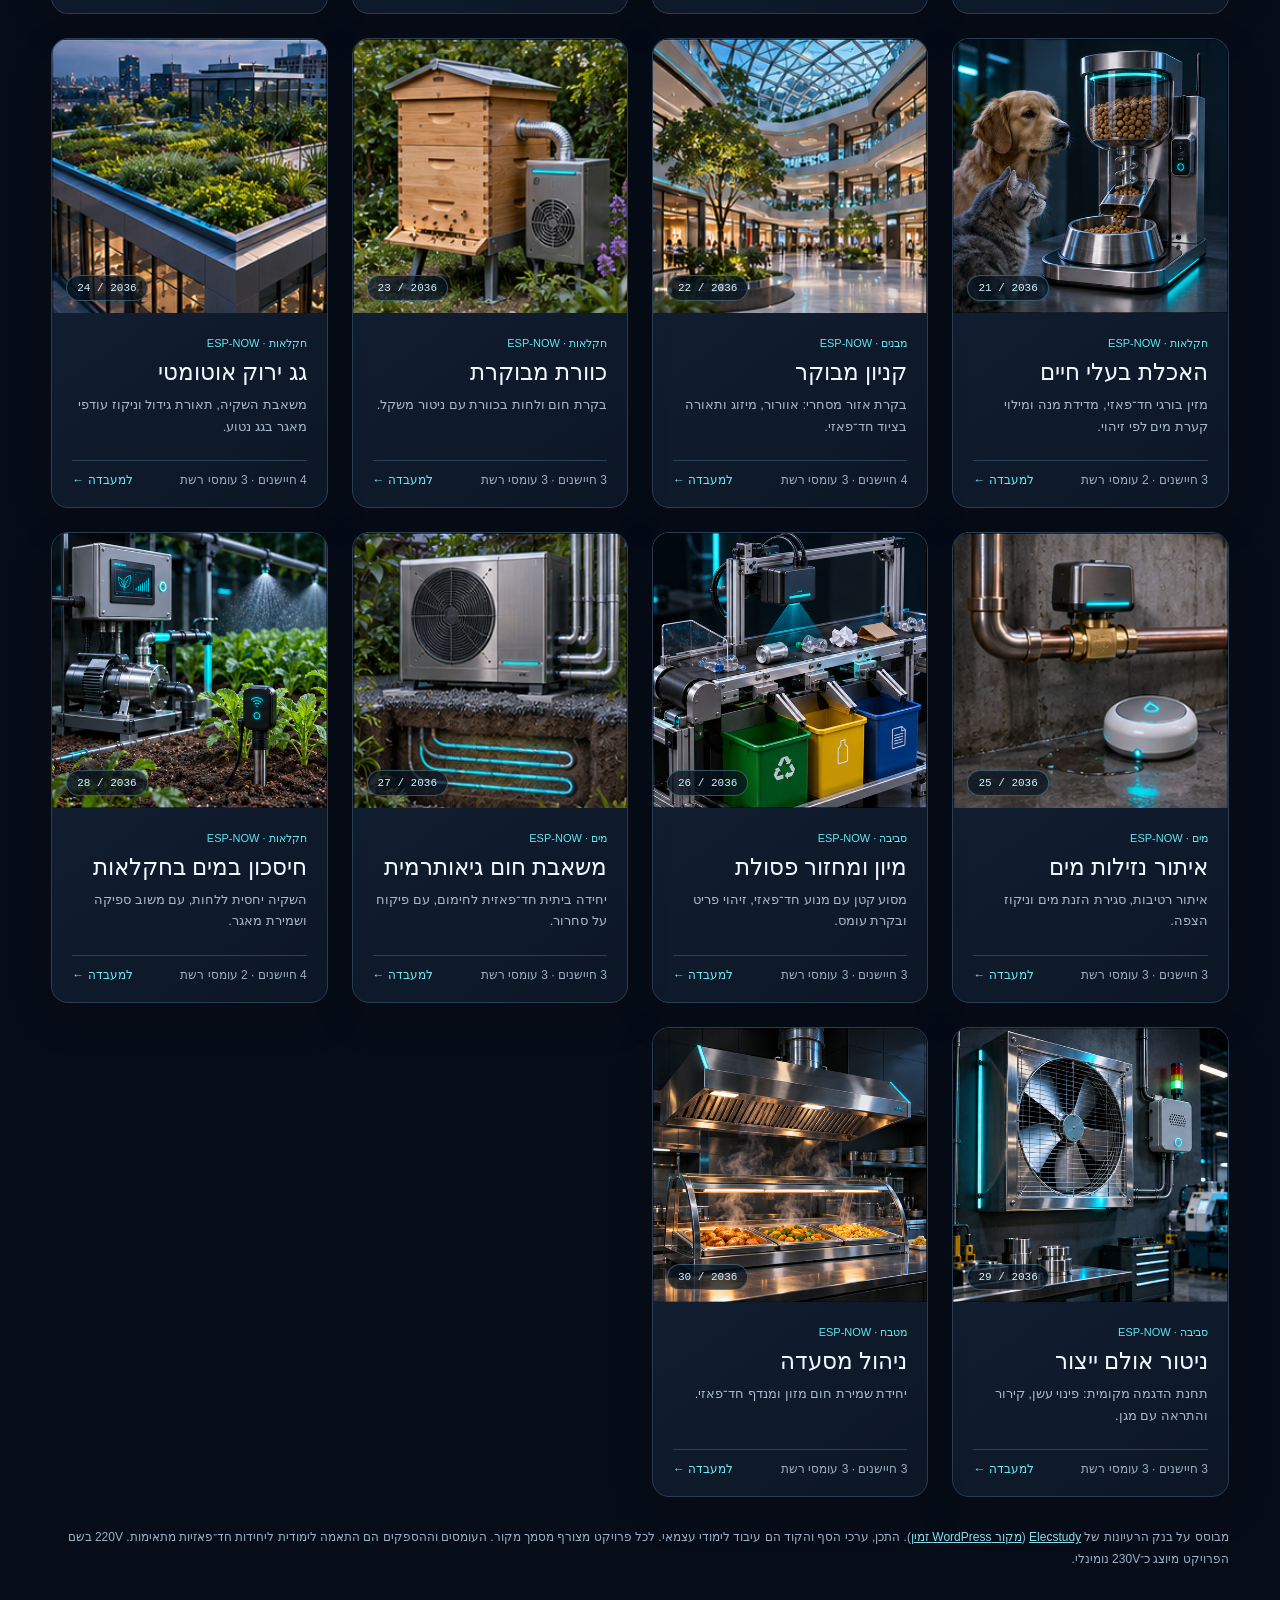
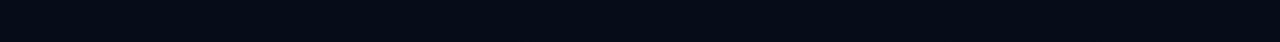
==== commit 6a093a69: "Expand smart home with RFID security fire gas and photographic dimming" ====
--- a/electriclab2036/index.html
+++ b/electriclab2036/index.html
@@ -1,2 +1,2 @@
 <!doctype html>
-<html lang="he" dir="rtl"><head><meta charset="utf-8"><meta name="viewport" content="width=device-width,initial-scale=1"><meta name="theme-color" content="#102a38"><title>ElectricLab 2036 | מעבדת חשמל</title><link rel="stylesheet" href="style.css"><link rel="stylesheet" href="future.css"><link rel="stylesheet" href="imagery.css"></head><body><header><a class="brand" href="#"><b class="mark">ϟ</b><span>מעבדת חשמל<small>ESP32 · אלחוט · בקרה</small></span></a><nav><a href="#">כל הפרויקטים</a><button id="help">איך זה עובד?</button><span class="pill">2036 · SINGLE PHASE</span></nav></header><main id="app"></main><dialog id="guide"><button class="close" onclick="this.closest('dialog').close()">✕</button><p class="eyebrow">מהחיישן אל העומס</p><h2>שני בקרים. מערכת אחת.</h2><p>משמאל: חיישנים ומסך מגע SPI TFT. מימין: בקר מקלט וממסרים, SSR או מגענים שמפעילים ציוד רשת.</p><ol><li>בחרו פרויקט ושנו ערך חיישן בעזרת המחוון. הגדירו סף מינימום וסף מקסימום לכל פרמטר רציף; המינימום חייב להיות קטן מהמקסימום.</li><li>חבילת ESP-NOW מדומה מעבירה את המדידות ואת ערכי היעד אל הבקר השני.</li><li>הבקר מחשב הספק יחסי לחריגה. בין Tmin ל־Tmax החימום והקירור כבויים; מחוץ לתחום מהירות ובהירות עולות עם ההפרש. אחוזי ההספק וקצב שינוי החיישנים מתעדכנים יחד.</li><li>הדמיית התהליך פועלת אוטומטית: חימום מעלה טמפרטורה ואוורור מוריד אותה בהדרגה. אפשר להשהות ולהמשיך.</li><li>בכל חלון תחתון אפשר לבחור סכמת חיבורים או קוד לימודי.</li></ol><p>הדמיית התהליך היא מודל מפושט בזמן מואץ. קוד Arduino הוא פסאודו־קוד לימודי בסגנון Arduino IDE ואינו מיועד להעלאה ללוח. חיווט הרשת מוצג כסכמה עקרונית בלבד; המעגלים כוללים הפרדה בין מתח נמוך לבין 230V.</p><p>מקור רעיונות: <a href="https://elecstudy.org/automation/" target="_blank" rel="noopener">Elecstudy</a> · <a href="https://elctronstudy.wordpress.com/automation/" target="_blank" rel="noopener">גרסת WordPress</a></p></dialog><script src="data.js"></script><script src="model.js"></script><script src="app.js"></script></body></html>
+<html lang="he" dir="rtl"><head><meta charset="utf-8"><meta name="viewport" content="width=device-width,initial-scale=1"><meta name="theme-color" content="#102a38"><title>ElectricLab 2036 | מעבדת חשמל</title><link rel="stylesheet" href="style.css"><link rel="stylesheet" href="future.css?v=home-security-1"><link rel="stylesheet" href="imagery.css"></head><body><header><a class="brand" href="#"><b class="mark">ϟ</b><span>מעבדת חשמל<small>ESP32 · אלחוט · בקרה</small></span></a><nav><a href="#">כל הפרויקטים</a><button id="help">איך זה עובד?</button><span class="pill">2036 · SINGLE PHASE</span></nav></header><main id="app"></main><dialog id="guide"><button class="close" onclick="this.closest('dialog').close()">✕</button><p class="eyebrow">מהחיישן אל העומס</p><h2>שני בקרים. מערכת אחת.</h2><p>משמאל: חיישנים ומסך מגע SPI TFT. מימין: בקר מקלט וממסרים, SSR או מגענים שמפעילים ציוד רשת.</p><p>לחיצה על צילום רכיב או על רכיב בסכמת החיבורים פותחת את כרטיס הרכיב, כולל מקור התמונה ומידע על התאמת ממשק הבקרה. אות 3.3V של ESP32 אינו הזנת העומס.</p><ol><li>בחרו פרויקט ושנו ערך חיישן בעזרת המחוון. הגדירו סף מינימום וסף מקסימום לכל פרמטר רציף; המינימום חייב להיות קטן מהמקסימום.</li><li>חבילת ESP-NOW מדומה מעבירה את המדידות ואת ערכי היעד אל הבקר השני.</li><li>הבקר מחשב הספק יחסי לחריגה. בין Tmin ל־Tmax החימום והקירור כבויים; מחוץ לתחום מהירות ובהירות עולות עם ההפרש. אחוזי ההספק וקצב שינוי החיישנים מתעדכנים יחד.</li><li>הדמיית התהליך פועלת אוטומטית: חימום מעלה טמפרטורה ואוורור מוריד אותה בהדרגה. אפשר להשהות ולהמשיך.</li><li>בכל חלון תחתון אפשר לבחור סכמת חיבורים או קוד לימודי.</li></ol><p>הדמיית התהליך היא מודל מפושט בזמן מואץ. קוד Arduino הוא פסאודו־קוד לימודי בסגנון Arduino IDE ואינו מיועד להעלאה ללוח. חיווט הרשת מוצג כסכמה עקרונית בלבד; המעגלים כוללים הפרדה בין מתח נמוך לבין 230V.</p><p>מקור רעיונות: <a href="https://elecstudy.org/automation/" target="_blank" rel="noopener">Elecstudy</a> · <a href="https://elctronstudy.wordpress.com/automation/" target="_blank" rel="noopener">גרסת WordPress</a></p></dialog><script src="data.js?v=home-security-1"></script><script src="model.js?v=home-security-1"></script><script src="control-interfaces.js?v=home-security-1"></script><script src="hardware.js?v=home-security-1"></script><script src="app.js?v=home-security-1"></script></body></html>
--- a/electriclab2036/future.css
+++ b/electriclab2036/future.css
@@ -1 +1,26 @@
-:root{--ink:#e8f5ff;--muted:#9caec2;--bg:#070d18;--card:#101b2b;--line:#263b50;--teal:#63e4ed;--lime:#9cebf4;color-scheme:dark;background:#070d18}body{background:radial-gradient(ellipse at 80% 0,#14385070,transparent 45%),#070d18}header{background:#09121ee8;border-bottom:1px solid #315266;position:sticky;top:0;z-index:20;backdrop-filter:blur(22px)}.mark{background:linear-gradient(145deg,#173b4b,#0b1828);border:1px solid #67e5f0;box-shadow:0 0 28px #48daeb25}.pill{background:#113140;color:#8ef3ec;border-color:#28616c}.hero{background:radial-gradient(ellipse at 80% 20%,#153e5360,transparent 60%);padding-top:65px;padding-bottom:65px;gap:4vw}.hero h1{font-size:clamp(38px,4.3vw,68px);line-height:1.18;letter-spacing:-1.4px}.hero h1 em{color:#7ce8ee}.eyebrow{color:#74edf0}.hero-art{min-height:380px;border:1px solid #50788c;border-radius:20px;box-shadow:0 24px 80px #0009,inset 0 0 50px #5cdaf41a;background-color:#0b1829}.hero-art svg{display:none}.hero-art:before{background:linear-gradient(0deg,#071321ee,transparent 45%)}.art-tag{color:#c2f6ff;z-index:1;letter-spacing:1px}.stats{gap:34px}.stats b{font-weight:500;color:#e5fbff}.stats span{color:#8ba4b8}.catalog{max-width:1700px;margin:auto}.search,select,button{background:#101e30;color:var(--ink);border-color:#2d4257}.search{min-width:310px}.filters button{border-radius:30px;padding:10px 22px}.filters button.active,.tabs button.active{background:#72e6ed;color:#08212a;border-color:#72e6ed}.filters button:hover,button:hover{background:#1c4052}.grid{gap:24px}.project-card{background:linear-gradient(145deg,#142338,#0c1625);border:1px solid #293e54;border-radius:17px;box-shadow:0 15px 40px #0003;transition:transform .25s,border-color .25s}.project-card:hover{transform:translateY(-6px);border-color:#73dce8;box-shadow:0 18px 40px #0007,0 0 25px #58deeb13}.thumb{height:auto;aspect-ratio:1/1;background-color:#081524}.project-number{position:absolute;bottom:12px;left:14px;direction:ltr;font:11px monospace;color:#d1f4ff;border:1px solid #88d8ee55;background:#081422bb;padding:6px 10px;border-radius:20px}.card-body{padding:20px}.card-body h3{font-size:23px;color:#f0f7ff}.card-body p{height:48px;color:#a9bacd}.card-foot{border-color:#2e4055}.card-foot b{color:#6ee9f0}.panel{background:#101b2b;border-color:#2d4358}.panel-top{background:#14263a!important;color:#d9ecf6!important}.controls,.control,.target,.relay-summary,.explain article,.bottom-content{background:#101b2b;color:#d3e9f3}.control small,.source{color:#97b1c6}.control input[type=number]{background:#0a1624;color:#d2eff9;border:1px solid #355168}.toolbar{background:linear-gradient(120deg,#193547,#112238);border:1px solid #33596b}.source-link{display:inline-block;font-size:12px;color:#80dce8;margin-top:8px;text-decoration:underline}.lab-heading{flex-wrap:wrap}.safety{background:#241f15!important;color:#f1d8a0!important;border-color:#5e4a2c!important}.explain article{border-color:#30445b}.load,.load-card{background:#112538!important;color:#e4f5fd!important}.load-name{color:#d8eef8}.relay-stage{background:#cbd8db}.station-art{background:#d3e0df}.bottom-content svg{background:#cbd8d8;border-radius:8px}.bottom-content pre,pre{background:#07111d!important;color:#cce5ed!important}dialog{background:#122338;color:#e5f4ff;border:1px solid #50758c;border-radius:16px}dialog p{line-height:1.8}.source a{color:#84e0ec}@media(max-width:1100px){.grid{grid-template-columns:repeat(3,minmax(0,1fr))}.hero{gap:24px}.hero-art{min-height:300px}.stats{gap:18px}}@media(max-width:780px){header{height:auto;min-height:76px;padding:14px 4vw}nav{gap:10px}.pill{display:none}.brand{font-size:20px}.hero{grid-template-columns:1fr;padding-top:35px}.hero-art{min-height:310px}.grid{grid-template-columns:repeat(2,minmax(0,1fr));gap:14px}.section-head{align-items:stretch;flex-direction:column}.search{min-width:0;width:100%}.card-body{padding:15px}.card-body h3{font-size:20px}.card-body p{height:auto;min-height:66px}.card-foot{gap:7px;font-size:10px}.stats{justify-content:space-between}.board-layout{grid-template-columns:1fr;grid-template-areas:'master' 'slave' 'master-bottom' 'slave-bottom'}}@media(max-width:430px){.grid{grid-template-columns:1fr}.thumb{aspect-ratio:1.4/1}.card-body p{min-height:0;height:auto}.hero h1{font-size:39px}.stats b{font-size:21px}}@media(prefers-reduced-motion:reduce){*{animation:none!important;transition:none!important}}+:root{--ink:#e8f5ff;--muted:#9caec2;--bg:#070d18;--card:#101b2b;--line:#263b50;--teal:#63e4ed;--lime:#9cebf4;color-scheme:dark;background:#070d18}body{background:radial-gradient(ellipse at 80% 0,#14385070,transparent 45%),#070d18}header{background:#09121ee8;border-bottom:1px solid #315266;position:sticky;top:0;z-index:20;backdrop-filter:blur(22px)}.mark{background:linear-gradient(145deg,#173b4b,#0b1828);border:1px solid #67e5f0;box-shadow:0 0 28px #48daeb25}.pill{background:#113140;color:#8ef3ec;border-color:#28616c}.hero{background:radial-gradient(ellipse at 80% 20%,#153e5360,transparent 60%);padding-top:65px;padding-bottom:65px;gap:4vw}.hero h1{font-size:clamp(38px,4.3vw,68px);line-height:1.18;letter-spacing:-1.4px}.hero h1 em{color:#7ce8ee}.eyebrow{color:#74edf0}.hero-art{min-height:380px;border:1px solid #50788c;border-radius:20px;box-shadow:0 24px 80px #0009,inset 0 0 50px #5cdaf41a;background-color:#0b1829}.hero-art svg{display:none}.hero-art:before{background:linear-gradient(0deg,#071321ee,transparent 45%)}.art-tag{color:#c2f6ff;z-index:1;letter-spacing:1px}.stats{gap:34px}.stats b{font-weight:500;color:#e5fbff}.stats span{color:#8ba4b8}.catalog{max-width:1700px;margin:auto}.search,select,button{background:#101e30;color:var(--ink);border-color:#2d4257}.search{min-width:310px}.filters button{border-radius:30px;padding:10px 22px}.filters button.active,.tabs button.active{background:#72e6ed;color:#08212a;border-color:#72e6ed}.filters button:hover,button:hover{background:#1c4052}.grid{gap:24px}.project-card{background:linear-gradient(145deg,#142338,#0c1625);border:1px solid #293e54;border-radius:17px;box-shadow:0 15px 40px #0003;transition:transform .25s,border-color .25s}.project-card:hover{transform:translateY(-6px);border-color:#73dce8;box-shadow:0 18px 40px #0007,0 0 25px #58deeb13}.thumb{height:auto;aspect-ratio:1/1;background-color:#081524}.project-number{position:absolute;bottom:12px;left:14px;direction:ltr;font:11px monospace;color:#d1f4ff;border:1px solid #88d8ee55;background:#081422bb;padding:6px 10px;border-radius:20px}.card-body{padding:20px}.card-body h3{font-size:23px;color:#f0f7ff}.card-body p{height:48px;color:#a9bacd}.card-foot{border-color:#2e4055}.card-foot b{color:#6ee9f0}.panel{background:#101b2b;border-color:#2d4358}.panel-top{background:#14263a!important;color:#d9ecf6!important}.controls,.control,.target,.relay-summary,.explain article,.bottom-content{background:#101b2b;color:#d3e9f3}.control small,.source{color:#97b1c6}.control input[type=number]{background:#0a1624;color:#d2eff9;border:1px solid #355168}.toolbar{background:linear-gradient(120deg,#193547,#112238);border:1px solid #33596b}.source-link{display:inline-block;font-size:12px;color:#80dce8;margin-top:8px;text-decoration:underline}.lab-heading{flex-wrap:wrap}.safety{background:#241f15!important;color:#f1d8a0!important;border-color:#5e4a2c!important}.explain article{border-color:#30445b}.load,.load-card{background:#112538!important;color:#e4f5fd!important}.load-name{color:#d8eef8}.relay-stage{background:#cbd8db}.station-art{background:#d3e0df}.bottom-content svg{background:#cbd8d8;border-radius:8px}.bottom-content pre,pre{background:#07111d!important;color:#cce5ed!important}dialog{background:#122338;color:#e5f4ff;border:1px solid #50758c;border-radius:16px}dialog p{line-height:1.8}.source a{color:#84e0ec}@media(max-width:1100px){.grid{grid-template-columns:repeat(3,minmax(0,1fr))}.hero{gap:24px}.hero-art{min-height:300px}.stats{gap:18px}}@media(max-width:780px){header{height:auto;min-height:76px;padding:14px 4vw}nav{gap:10px}.pill{display:none}.brand{font-size:20px}.hero{grid-template-columns:1fr;padding-top:35px}.hero-art{min-height:310px}.grid{grid-template-columns:repeat(2,minmax(0,1fr));gap:14px}.section-head{align-items:stretch;flex-direction:column}.search{min-width:0;width:100%}.card-body{padding:15px}.card-body h3{font-size:20px}.card-body p{height:auto;min-height:66px}.card-foot{gap:7px;font-size:10px}.stats{justify-content:space-between}.board-layout{grid-template-columns:1fr;grid-template-areas:'master' 'slave' 'master-bottom' 'slave-bottom'}}@media(max-width:430px){.grid{grid-template-columns:1fr}.thumb{aspect-ratio:1.4/1}.card-body p{min-height:0;height:auto}.hero h1{font-size:39px}.stats b{font-size:21px}}@media(prefers-reduced-motion:reduce){*{animation:none!important;transition:none!important}}
+/* Real hardware photographs: shared across every project. */
+.real-device-photo{display:block;object-fit:contain;max-width:100%;background:#fff;border-radius:7px}
+.station-art{display:flex!important;align-items:center!important;justify-content:center;background:#0b1726!important;padding:16px!important}
+.real-station{display:grid;grid-template-columns:24% minmax(0,1fr);gap:14px;align-items:center;width:100%;padding:20px 0;direction:ltr}
+.real-station figure{margin:0;text-align:center}.station-board img{width:100%;height:190px;padding:5px}.station-board figcaption,.station-caption{font:10px Consolas,monospace;color:#a4c2d7;text-align:center;margin-top:10px}
+.real-display{position:relative;width:100%;align-self:center}.real-display>img{width:100%;height:auto;border-radius:9px}
+.real-display .tft-menu{left:16%!important;top:10%!important;width:72%!important;height:80%!important;padding:8px!important;background:linear-gradient(145deg,#071d2a,#0b2e3e)!important;border:0!important;border-radius:2px!important;display:flex;flex-direction:column;justify-content:center;overflow:auto;font-size:12px!important}
+.real-display .tft-menu .reading{font-size:clamp(16px,1.6vw,26px)!important;margin:3px 0}.real-display .tft-menu .screen-heading{font-size:11px!important;margin:0 0 5px}.real-display .tft-menu .tiny{font-size:9px!important}.real-display .tft-menu button{align-self:center}.station-caption{grid-column:1/-1;margin:0;letter-spacing:.5px}
+.sensor-photo-link{float:left;width:62px;height:54px;margin:0 8px 6px 0;border:1px solid #446277;border-radius:8px;overflow:hidden;background:#fff}.sensor-photo-link img{width:100%;height:100%;padding:3px}.control>label{min-height:24px}.control>input[type=range]{clear:both}.control small{clear:both}.sensor-photo-link:hover{border-color:#70e7ee;box-shadow:0 0 12px #6ee5f033}
+.relay-stage{background:#0a1726!important;padding:14px}.receiver-hardware{display:flex;align-items:center;gap:14px;direction:ltr;min-height:150px}.receiver-hardware figure{margin:0;text-align:center}.receiver-hardware>figure{width:65px;flex-shrink:0}.receiver-hardware>figure img{height:122px;width:65px;padding:3px}.receiver-hardware figcaption{font:10px Consolas,monospace;color:#b1cadd;margin-top:6px}.driver-photos{display:grid;grid-template-columns:repeat(4,minmax(0,1fr));gap:7px;flex:1}.driver-photo{background:#14273a;border:1px solid #355266;border-radius:8px;padding:6px}.driver-photo img{width:100%;height:76px;padding:3px}.driver-photo.active{border-color:#59e6c4;box-shadow:0 0 12px #59e6c420}.mains-label{font:12px Consolas,monospace;color:#ebba86;line-height:1.8;text-align:center;max-width:90px}.mains-label small{font:10px Arial;direction:rtl;display:inline-block}
+.load .device-icon{width:94px!important;height:86px!important;opacity:1!important}.load-photo-link{display:block;position:relative;width:100%;height:100%;border-radius:8px;background:#fff;border:1px solid #456075;overflow:hidden}.load-photo-link img{width:100%;height:100%;padding:4px;transition:filter .25s}.load:not(.active) .load-photo-link img{filter:saturate(.7)}.load.active .load-photo-link{border-color:#72e6c2;box-shadow:0 0 12px #4ee9b92b}.photo-running-dot{position:absolute;left:5px;bottom:5px;width:9px;height:9px;border-radius:50%;background:#00ad7a;border:2px solid white;box-shadow:0 0 6px #00ad7a}.load{min-height:114px;flex-wrap:wrap;gap:10px!important}.load>div:nth-child(2){flex:1;min-width:100px}.load .state{margin-right:auto;font-weight:700;font-size:12px}.load b{font-size:13px}.loads{gap:10px}.bottom-content>svg{width:100%;height:auto;max-height:none!important;background:#f4f7fa!important}
+.hardware-gallery{margin:24px 0;border:1px solid #304b63;border-radius:12px;background:#0d1b2d;padding:18px}.hardware-gallery summary{cursor:pointer;font-size:17px;color:#b5f1f5;font-weight:600}.hardware-gallery p{color:#9fb6cb;font-size:12px;line-height:1.8}.hardware-grid{display:grid;grid-template-columns:repeat(auto-fill,minmax(150px,1fr));gap:14px;margin-top:16px}.hardware-tile{border:1px solid #355168;border-radius:10px;overflow:hidden;background:#13273b;display:flex;flex-direction:column}.hardware-tile img{width:100%;height:130px;border-radius:0;padding:10px}.hardware-tile b{padding:12px 10px 4px;font-size:12px;overflow-wrap:anywhere}.hardware-tile small{padding:4px 10px 12px;color:#8bb7cc;font-size:10px}.hardware-tile:hover{border-color:#69dfe9}
+@media(max-width:1200px){.loads{grid-template-columns:1fr}.driver-photos{grid-template-columns:repeat(2,minmax(0,1fr))}.driver-photo img{height:62px}.receiver-hardware>figure img{height:135px}.mains-label{font-size:10px}.real-station{gap:9px}.station-board img{height:150px}}
+@media(max-width:780px){.real-display .tft-menu .reading{font-size:22px!important}.receiver-hardware{min-height:160px}.driver-photos{grid-template-columns:repeat(4,minmax(0,1fr))}.loads{grid-template-columns:repeat(2,minmax(0,1fr))}.load .device-icon{width:75px!important;height:75px!important}.station-board img{height:180px}}
+@media(max-width:520px){.station{grid-template-columns:1fr!important}.station-art{min-height:235px}.real-station{padding:10px 0;grid-template-columns:20% minmax(0,1fr)}.station-board img{height:155px}.real-display .tft-menu .reading{font-size:24px!important}.driver-photos{grid-template-columns:repeat(2,minmax(0,1fr))}.mains-label{max-width:58px}.loads{grid-template-columns:1fr}.load .device-icon{width:90px!important;height:80px!important}.hardware-grid{grid-template-columns:repeat(2,minmax(0,1fr))}}
+
+.photo-note{font-size:12px;color:#9ab3c8;margin:18px 0 0;line-height:1.7}.photo-note a{color:#80dce8;text-decoration:underline}
+
+/* Clickable hardware and documented 3.3V control front ends. */
+.component-photo-link{display:block;color:inherit;border-radius:7px;cursor:pointer}.component-photo-link:hover,.component-photo-link:focus-visible{outline:2px solid #68e3ee;outline-offset:3px}.real-display>.component-photo-link>img{width:100%;height:auto}.schematic-photo-link{cursor:pointer}.schematic-photo-link:hover image,.schematic-photo-link:focus image{filter:drop-shadow(0 0 3px #008fa8)}.driver-chain-photos{display:flex;align-items:center;justify-content:center;gap:3px;direction:ltr}.driver-chain-photos>a{flex:1;min-width:0}.driver-chain-photos span{color:#78e2d8;font-size:10px}.driver-chain-photos img{width:100%;height:65px}.driver-photo figcaption{font-size:9px;line-height:1.5;overflow-wrap:anywhere}.interface-tag{display:inline-block;color:#8de6c9;font:9px Consolas,monospace;margin-top:4px}.load small.logic-badge,.logic-badge{display:block;border-radius:5px;background:#12392e;color:#9ce7c8;padding:4px 6px;margin-top:7px;font-size:10px;line-height:1.6}.load small.logic-badge.needs-model,.logic-badge.needs-model{background:#3c301b;color:#f5d29d}.control-review{margin:20px 0;border:1px solid #3f6176;border-radius:12px;background:#0d1b2b;padding:18px}.control-review summary{cursor:pointer;font-weight:600;color:#b4f1f3;font-size:17px}.control-review>p{font-size:12px;color:#a8bdcf;line-height:1.8}.control-review article{padding:16px;margin-top:14px;border:1px solid #345168;border-radius:9px;background:#12253a}.control-review h3{margin:0 0 10px;font-size:16px}.control-review article>b{display:block;color:#b3e4ee;font-size:13px;direction:rtl}.control-review dl{display:grid;grid-template-columns:100px 1fr;gap:8px;font-size:12px;line-height:1.7}.control-review dt{color:#84c9d8}.control-review dd{margin:0;color:#d1dfeb}.control-review article p{font-size:12px;line-height:1.8;color:#acc0d4}.control-review .review-note{border-right:3px solid #d3aa5a;padding-right:10px;color:#e8d2a9}.review-refs{font-size:11px;color:#7fe4ec}.load-photo-link:hover{outline:2px solid #79e9f3;outline-offset:2px}
+
+.relay-stage{height:auto!important;min-height:180px;overflow:visible!important}.driver-photos{grid-template-columns:repeat(auto-fit,minmax(80px,1fr))}.driver-photo figcaption{font-size:10px}.driver-photo .interface-tag{font-size:10px;white-space:nowrap}
+
+/* Home security controls and continuous photographic lamp feedback. */
+.home-controls{margin:18px 0;padding:22px;border:1px solid #365c75;border-radius:14px;background:linear-gradient(130deg,#142b40,#0c1829);display:grid;grid-template-columns:1fr 1fr;gap:18px;color:#d8edf7}.home-controls h2{margin:0;font-size:21px}.home-controls p{font-size:12px;line-height:1.8;color:#abc4d8;margin:8px 0}.home-actions{display:flex;align-items:center;gap:8px;flex-wrap:wrap}.home-actions output{width:100%;font-size:13px;color:#8cebd4}.home-controls label{font-size:14px}.home-controls input[type=range]{display:block;width:100%;margin-top:12px;accent-color:#75e9ef}.home-controls output{margin-inline-start:12px}.home-controls .home-warning{grid-column:1/-1;padding:12px;border-right:3px solid #d0a363;background:#2b261b;border-radius:5px;color:#e5d1ad}.auto-light{display:flex;gap:10px;align-items:center}.lamp-load .load-photo-link:after{content:'';position:absolute;inset:8%;pointer-events:none;border-radius:50%;background:radial-gradient(ellipse,#fff9bd 0,#ffcc57aa 25%,transparent 70%);opacity:var(--lamp-glow,0);mix-blend-mode:screen;box-shadow:0 0 var(--lamp-radius,5px) #ffdb78;transition:opacity .2s}.lamp-load .load-photo-link img,.lamp-load:not(.active) .load-photo-link img{filter:brightness(var(--lamp-brightness,.32));transition:filter .2s}.lamp-load .load-photo-link{box-shadow:0 0 var(--lamp-radius,5px) rgba(255,211,90,var(--lamp-glow,0))}.home-controls~.board-layout .controls{max-height:760px;overflow:auto}.home-controls~.board-layout .station-art{align-self:start;position:sticky;top:0}.home-controls~.board-layout .load{min-height:125px}@media(max-width:650px){.home-controls{grid-template-columns:1fr;padding:16px}.home-controls .home-warning{grid-column:1}.home-controls~.board-layout .controls{max-height:600px}.home-controls~.board-layout .station-art{position:static}}
